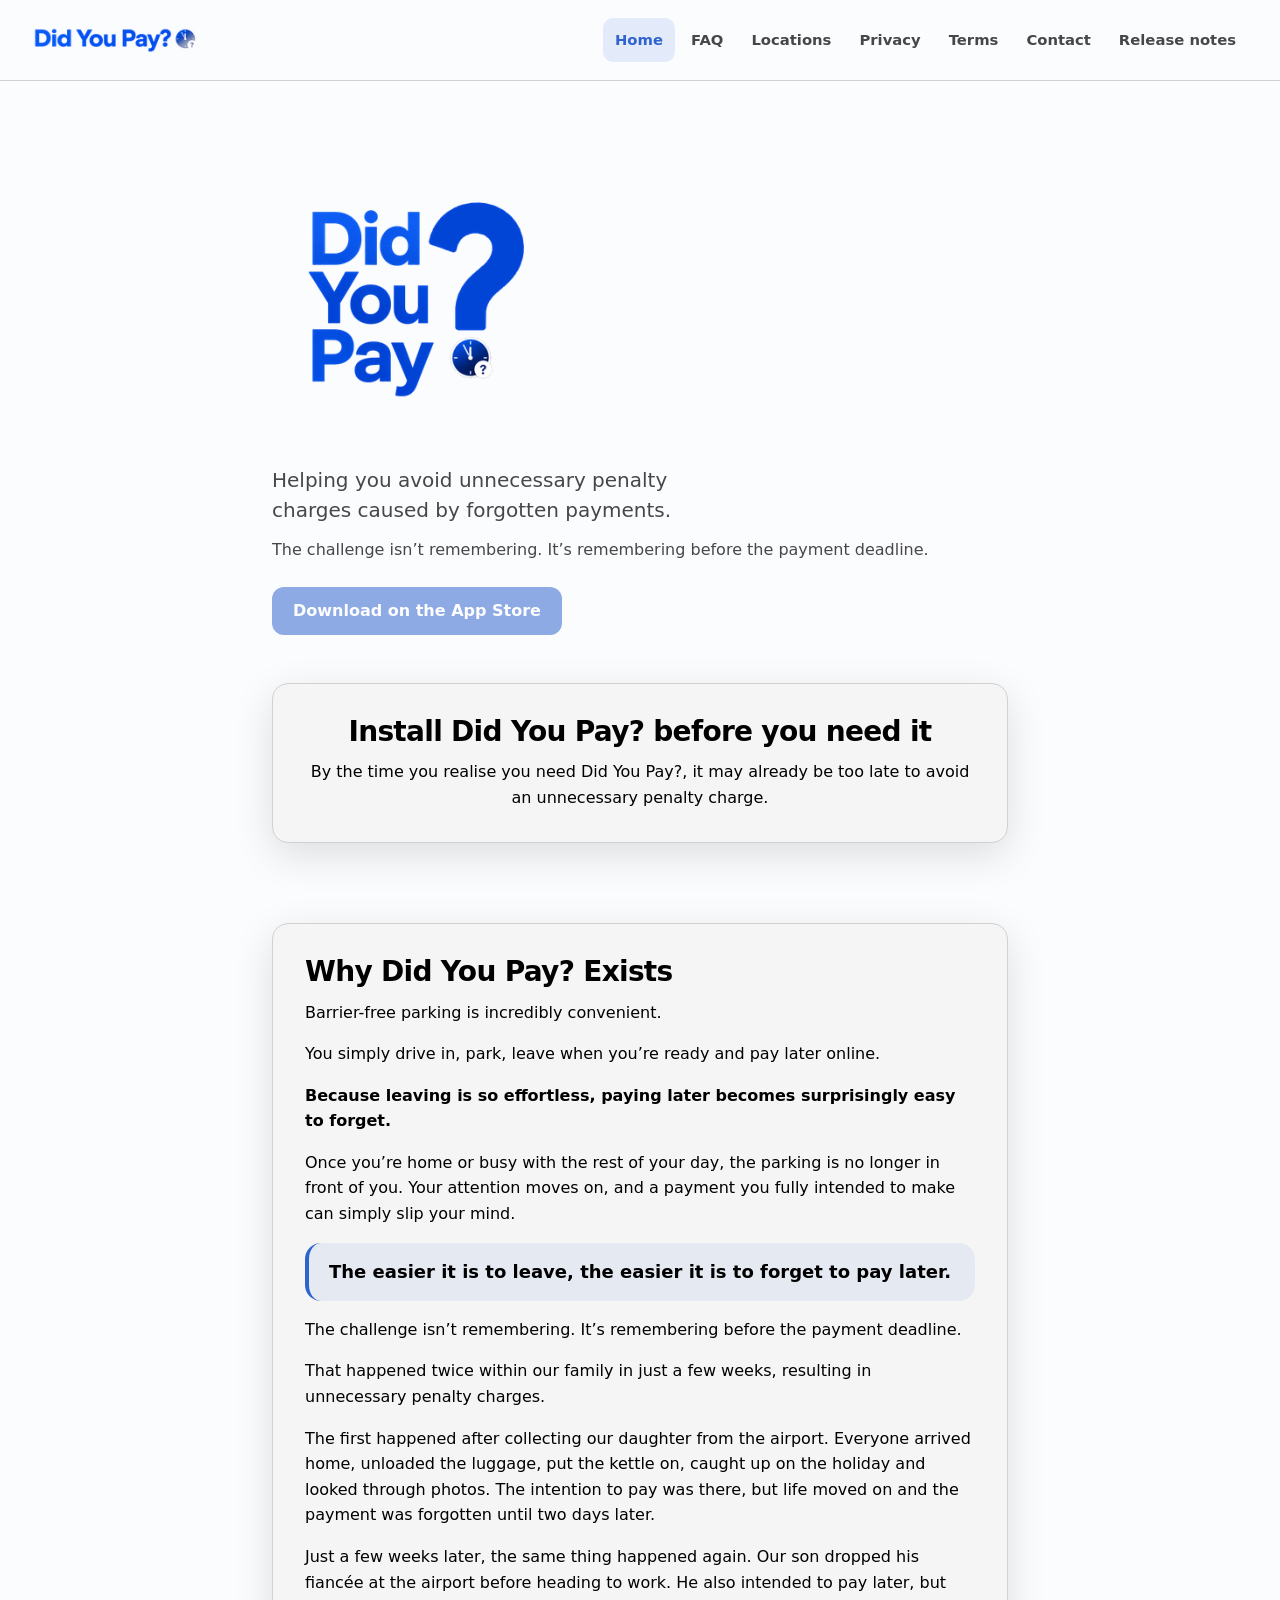
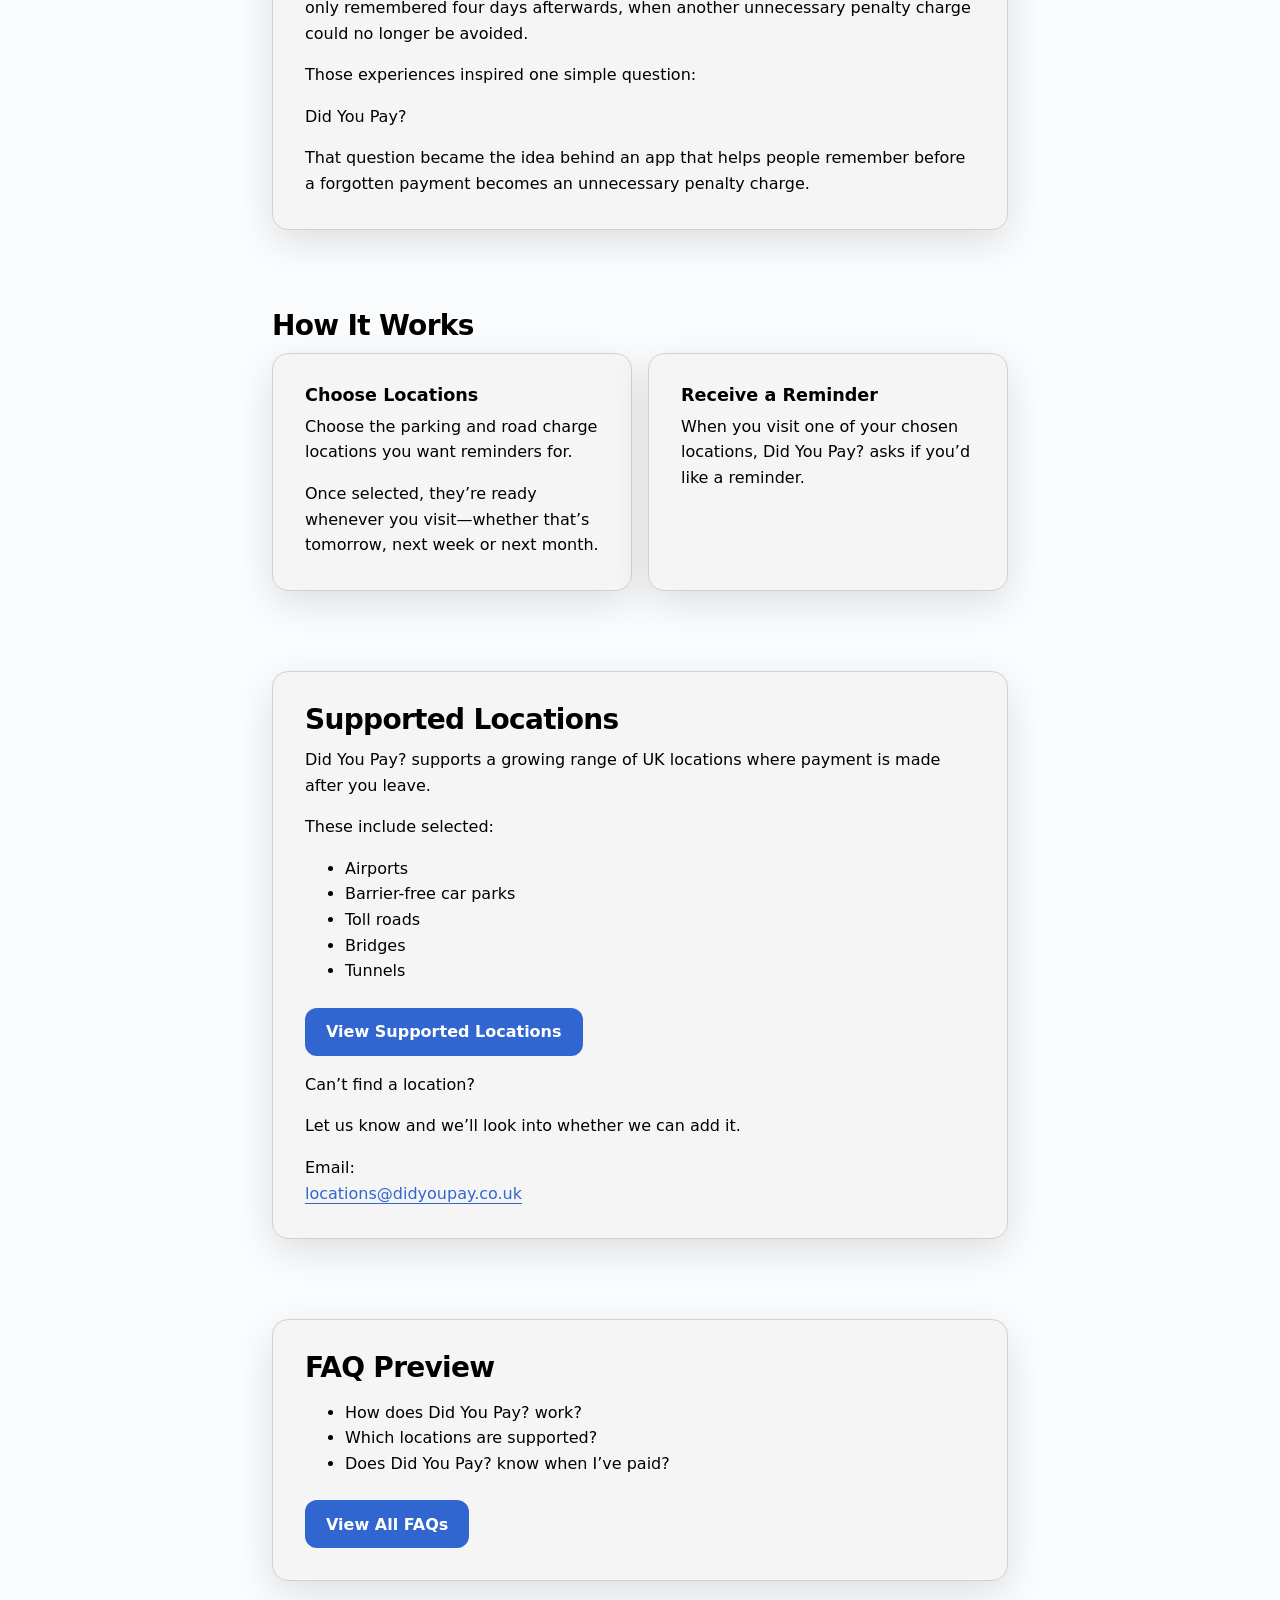
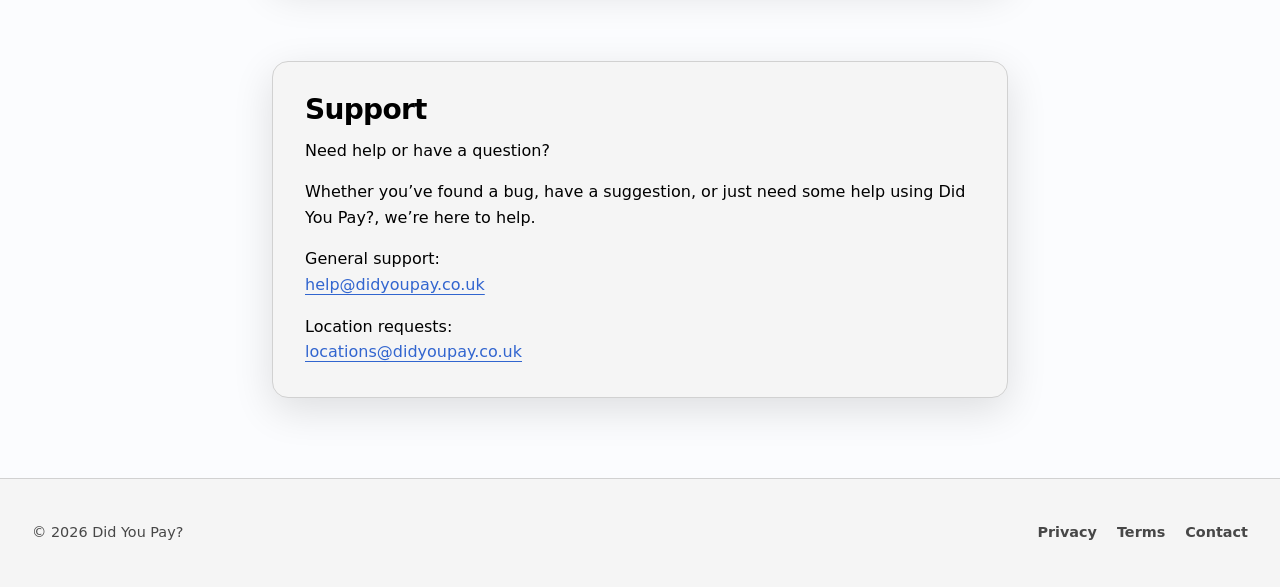
==== index.html @ 958580a0 "initial feedback changes" ====
<!doctype html>
<html lang="en">
<head>
  <meta charset="utf-8">
  <meta name="viewport" content="width=device-width, initial-scale=1">
  <meta name="description" content="Helping you avoid unnecessary penalty charges caused by forgotten payments.">
  <title>Home | Did You Pay?</title>
  <link rel="canonical" href="https://didyoupay.co.uk/">
  <link rel="icon" href="favicon.ico">
  <link rel="apple-touch-icon" href="apple-touch-icon.png">
  <link rel="stylesheet" href="css/style.css">
  <script src="js/script.js" defer></script>
</head>
<body>
  <a class="skip-link" href="#main-content">Skip to main content</a>
  <header class="site-header">
    <div class="container header-inner">
      <a class="site-name" href="index.html"><img class="site-logo" src="images/branding/logo/did-you-pay-logo-header-192.png" srcset="images/branding/logo/did-you-pay-logo-header-192.png 192w, images/branding/logo/did-you-pay-logo-header-384.png 384w" sizes="(min-width: 80rem) 10.5rem, (min-width: 64rem) 10rem, (min-width: 48rem) 9rem, clamp(6.5rem, 28vw, 8rem)" width="192" height="32" alt="Did You Pay?"></a>
      <button class="nav-toggle" type="button" aria-expanded="false" aria-controls="site-navigation">Menu</button>
      <nav id="site-navigation" class="site-navigation" aria-label="Primary navigation">
        <ul>
          <li><a href="index.html" aria-current="page">Home</a></li>
          <li><a href="faq.html">FAQ</a></li>
          <li><a href="supported-locations.html">Locations</a></li>
          <li><a href="privacy.html">Privacy</a></li>
          <li><a href="terms.html">Terms</a></li>
          <li><a href="contact.html">Contact</a></li>
          <li><a href="release-notes.html">Release notes</a></li>
        </ul>
      </nav>
    </div>
  </header>
  <main id="main-content">
    <section class="hero">
      <div class="container content-width">
        <h1 class="hero__brand">
          <img class="hero-logo" src="images/branding/logo/did-you-pay-logo-hero-transparent-320.png" srcset="images/branding/logo/did-you-pay-logo-hero-transparent-320.png 320w, images/branding/logo/did-you-pay-logo-hero-transparent-640.png 640w" sizes="(min-width: 48rem) 17.5rem, clamp(12rem, 64vw, 20rem)" width="320" height="320" alt="Did You Pay?">
        </h1>
        <p class="lead">Helping you avoid unnecessary penalty charges caused by forgotten payments.</p>
        <p class="hero__supporting">The challenge isn’t remembering. It’s remembering before the payment deadline.</p>
        <p class="card__action">
          <!-- Placeholder: replace with the approved App Store URL when available. -->
          <a id="app-store-url-pending" class="button button--primary" href="#app-store-url-pending" aria-disabled="true">Download on the App Store</a>
        </p>
      </div>
    </section>

    <section class="section" aria-labelledby="install-callout-heading">
      <div class="container content-width card home-callout">
        <h2 id="install-callout-heading">Install Did You Pay? before you need it</h2>
        <p>By the time you realise you need Did You Pay?, it may already be too late to avoid an unnecessary penalty charge.</p>
      </div>
    </section>

    <section class="section" aria-labelledby="why-heading">
      <div class="container content-width card">
        <h2 id="why-heading">Why Did You Pay? Exists</h2>
        <p>Barrier-free parking is incredibly convenient.</p>
        <p>You simply drive in, park, leave when you’re ready and pay later online.</p>
        <p><strong>Because leaving is so effortless, paying later becomes surprisingly easy to forget.</strong></p>
        <p>Once you’re home or busy with the rest of your day, the parking is no longer in front of you. Your attention moves on, and a payment you fully intended to make can simply slip your mind.</p>
        <p class="key-takeaway">The easier it is to leave, the easier it is to forget to pay later.</p>
        <p>The challenge isn’t remembering. It’s remembering before the payment deadline.</p>
        <p>That happened twice within our family in just a few weeks, resulting in unnecessary penalty charges.</p>
        <p>The first happened after collecting our daughter from the airport. Everyone arrived home, unloaded the luggage, put the kettle on, caught up on the holiday and looked through photos. The intention to pay was there, but life moved on and the payment was forgotten until two days later.</p>
        <p>Just a few weeks later, the same thing happened again. Our son dropped his fiancée at the airport before heading to work. He also intended to pay later, but only remembered four days afterwards, when another unnecessary penalty charge could no longer be avoided.</p>
        <p>Those experiences inspired one simple question:</p>
        <p>Did You Pay?</p>
        <p>That question became the idea behind an app that helps people remember before a forgotten payment becomes an unnecessary penalty charge.</p>
      </div>
    </section>

    <section class="section" aria-labelledby="how-it-works-heading">
      <div class="container content-width">
        <h2 id="how-it-works-heading">How It Works</h2>
        <div class="card-grid">
          <article class="card">
            <h3 class="card__heading">Choose Locations</h3>
            <p>Choose the parking and road charge locations you want reminders for.</p>
            <p>Once selected, they’re ready whenever you visit—whether that’s tomorrow, next week or next month.</p>
          </article>
          <article class="card">
            <h3 class="card__heading">Receive a Reminder</h3>
            <p>When you visit one of your chosen locations, Did You Pay? asks if you’d like a reminder.</p>
          </article>
        </div>
      </div>
    </section>

    <section class="section" aria-labelledby="locations-heading">
      <div class="container content-width card">
        <h2 id="locations-heading">Supported Locations</h2>
        <p>Did You Pay? supports a growing range of UK locations where payment is made after you leave.</p>
        <p>These include selected:</p>
        <ul>
          <li>Airports</li>
          <li>Barrier-free car parks</li>
          <li>Toll roads</li>
          <li>Bridges</li>
          <li>Tunnels</li>
        </ul>
        <p class="card__action"><a class="button button--primary" href="supported-locations.html">View Supported Locations</a></p>
        <p>Can’t find a location?</p>
        <p>Let us know and we’ll look into whether we can add it.</p>
        <p>Email:<br><a href="mailto:locations@didyoupay.co.uk">locations@didyoupay.co.uk</a></p>
      </div>
    </section>

    <section class="section" aria-labelledby="faq-preview-heading">
      <div class="container content-width card">
        <h2 id="faq-preview-heading">FAQ Preview</h2>
        <ul>
          <li>How does Did You Pay? work?</li>
          <li>Which locations are supported?</li>
          <li>Does Did You Pay? know when I’ve paid?</li>
        </ul>
        <p class="card__action"><a class="button button--primary" href="faq.html">View All FAQs</a></p>
      </div>
    </section>

    <section class="section" aria-labelledby="support-heading">
      <div class="container content-width card">
        <h2 id="support-heading">Support</h2>
        <p>Need help or have a question?</p>
        <p>Whether you’ve found a bug, have a suggestion, or just need some help using Did You Pay?, we’re here to help.</p>
        <p>General support:<br><a href="mailto:help@didyoupay.co.uk">help@didyoupay.co.uk</a></p>
        <p>Location requests:<br><a href="mailto:locations@didyoupay.co.uk">locations@didyoupay.co.uk</a></p>
      </div>
    </section>
  </main>
  <footer class="site-footer">
    <div class="container footer-inner">
      <p>&copy; <span data-current-year></span> Did You Pay?</p>
      <nav aria-label="Footer navigation"><a href="privacy.html">Privacy</a><a href="terms.html">Terms</a><a href="contact.html">Contact</a></nav>
    </div>
  </footer>
</body>
</html>
---- css/style.css ----
/* Website Framework v1.0 */

:root {
  color-scheme: light dark;
  font-family: "Manrope", system-ui, -apple-system, BlinkMacSystemFont, "Segoe UI", sans-serif;
  font-synthesis: none;
  text-rendering: optimizeLegibility;

  /* Theme System v1.0: light defaults using system-derived semantic roles. */
  --color-primary: Highlight;
  --color-primary-hover: color-mix(in srgb, Highlight 88%, CanvasText);
  --color-primary-active: color-mix(in srgb, Highlight 76%, Canvas);
  --color-on-primary: HighlightText;
  --color-background: color-mix(in srgb, Canvas 98%, Highlight 2%);
  --color-surface: color-mix(in srgb, CanvasText 4%, Canvas);
  --color-surface-raised: color-mix(in srgb, CanvasText 7%, Canvas);
  --color-border: color-mix(in srgb, CanvasText 18%, Canvas);
  --color-border-strong: color-mix(in srgb, Highlight 50%, Canvas);
  --color-text-primary: CanvasText;
  --color-text-secondary: color-mix(in srgb, CanvasText 72%, Canvas);
  --color-success: Highlight;
  --color-attention: CanvasText;
  --color-error: CanvasText;
  --color-focus: Highlight;
  --color-primary-soft: color-mix(in srgb, var(--color-primary) 12%, transparent);
  --color-primary-subtle: color-mix(in srgb, var(--color-primary) 8%, transparent);
  --color-header-background: color-mix(in srgb, var(--color-background) 92%, transparent);

  --font-family-sans: "Manrope", system-ui, -apple-system, BlinkMacSystemFont, "Segoe UI", sans-serif;
  --font-size-body: 1rem;
  --line-height-body: 1.6;
  --line-height-heading: 1.12;

  --layout-page-max: 72rem;
  --layout-content-max: 46rem;
  --space-1: 0.25rem;
  --space-2: 0.5rem;
  --space-3: 0.75rem;
  --space-4: 1rem;
  --space-5: 1.25rem;
  --space-6: 1.5rem;
  --space-8: 2rem;
  --space-10: 2.5rem;
  --space-12: 3rem;
  --space-16: 4rem;
  --space-20: 5rem;
  --radius-small: 0.75rem;
  --radius-medium: 1rem;
  --radius-large: 1.5rem;
  --tap-target: 2.75rem;
  --transition-fast: 160ms ease;
  --shadow-card: 0 0.75rem 2.5rem color-mix(in srgb, CanvasText 12%, transparent);
}

@media (prefers-color-scheme: dark) {
  :root {
    color-scheme: dark;
    --color-background: color-mix(in srgb, Canvas 97%, Highlight 3%);
    --color-surface: color-mix(in srgb, CanvasText 7%, Canvas);
    --color-surface-raised: color-mix(in srgb, CanvasText 10%, Canvas);
    --color-border: color-mix(in srgb, CanvasText 16%, Canvas);
    --color-border-strong: color-mix(in srgb, Highlight 46%, Canvas);
    --color-text-secondary: color-mix(in srgb, CanvasText 68%, Canvas);
    --shadow-card: 0 0.75rem 2.5rem color-mix(in srgb, Canvas 28%, transparent);
  }
}

*,
*::before,
*::after {
  box-sizing: border-box;
}

html {
  min-width: 20rem;
  scroll-behavior: smooth;
}

body {
  min-height: 100vh;
  margin: 0;
  display: flex;
  flex-direction: column;
  overflow-wrap: break-word;
  color: var(--color-text-primary);
  background: var(--color-background);
  font-family: var(--font-family-sans);
  font-size: var(--font-size-body);
  line-height: var(--line-height-body);
  -webkit-font-smoothing: antialiased;
}

main {
  flex: 1;
}

img,
picture {
  display: block;
  max-width: 100%;
}

button,
input,
select,
textarea {
  font: inherit;
}

a {
  color: var(--color-primary);
  text-decoration-thickness: 0.08em;
  text-underline-offset: 0.22em;
}

a:hover {
  text-decoration-thickness: 0.14em;
}

:where(a, button, input, select, textarea, summary):focus-visible {
  outline: 0.1875rem solid var(--color-focus);
  outline-offset: 0.1875rem;
}

.container {
  width: min(calc(100% - (2 * clamp(var(--space-4), 4vw, var(--space-8)))), var(--layout-page-max));
  margin-inline: auto;
}

.content-width {
  max-width: var(--layout-content-max);
}

.skip-link {
  position: fixed;
  inset: var(--space-3) auto auto var(--space-3);
  z-index: 1000;
  min-height: var(--tap-target);
  padding: var(--space-2) var(--space-4);
  display: inline-flex;
  align-items: center;
  color: var(--color-on-primary);
  background: var(--color-primary);
  border-radius: var(--radius-small);
  font-weight: 700;
  transform: translateY(calc(-100% - var(--space-8)));
  transition: transform var(--transition-fast);
}

.skip-link:focus {
  transform: translateY(0);
}

.site-header {
  position: relative;
  z-index: 100;
  border-bottom: 1px solid var(--color-border);
  background: var(--color-header-background);
  backdrop-filter: blur(1rem);
  -webkit-backdrop-filter: blur(1rem);
}

.header-inner {
  min-height: 4.5rem;
  display: flex;
  flex-wrap: wrap;
  align-items: center;
  justify-content: space-between;
  gap: 0 var(--space-4);
}

.site-name {
  min-height: var(--tap-target);
  display: inline-flex;
  align-items: center;
  color: var(--color-text-primary);
  font-size: 1.1rem;
  font-weight: 800;
  letter-spacing: -0.025em;
  text-decoration: none;
  white-space: nowrap;
}

.site-logo {
  width: clamp(6.5rem, 28vw, 8rem);
  height: auto;
}

.nav-toggle {
  min-width: var(--tap-target);
  min-height: var(--tap-target);
  padding: var(--space-2) var(--space-4);
  border: 1px solid var(--color-border-strong);
  border-radius: var(--radius-small);
  color: var(--color-primary);
  background: var(--color-surface);
  font-weight: 700;
  cursor: pointer;
  transition: background-color var(--transition-fast), border-color var(--transition-fast), transform var(--transition-fast);
}

.nav-toggle:hover {
  border-color: var(--color-primary);
  background: var(--color-surface-raised);
}

.nav-toggle:active {
  transform: translateY(1px);
}

.site-navigation {
  width: 100%;
  padding-block: 0 var(--space-4);
}

.site-navigation ul {
  margin: 0;
  padding: var(--space-2);
  display: flex;
  flex-direction: column;
  gap: var(--space-1);
  border: 1px solid var(--color-border);
  border-radius: var(--radius-medium);
  background: var(--color-surface);
  list-style: none;
}

.site-navigation a {
  min-height: var(--tap-target);
  padding: var(--space-2) var(--space-3);
  display: flex;
  align-items: center;
  border-radius: calc(var(--radius-small) - 0.125rem);
  color: var(--color-text-secondary);
  font-size: 0.925rem;
  font-weight: 650;
  text-decoration: none;
  transition: color var(--transition-fast), background-color var(--transition-fast);
}

.site-navigation a:hover {
  color: var(--color-text-primary);
  background: var(--color-surface-raised);
}

.site-navigation a[aria-current="page"] {
  color: var(--color-primary);
  background: var(--color-primary-soft);
}

.js .site-navigation {
  display: none;
}

.js .site-navigation.is-open {
  display: block;
}

.page-heading,
.hero {
  padding-block: clamp(var(--space-12), 10vw, var(--space-20)) var(--space-8);
}

.hero-logo {
  width: clamp(12rem, 64vw, 20rem);
  height: auto;
}

.hero__brand {
  max-width: none;
  margin: 0 0 var(--space-8);
}

.hero .lead {
  margin-bottom: var(--space-3);
}

.hero__supporting {
  max-width: 54ch;
  color: var(--color-text-secondary);
}

.section {
  padding-block: 0 clamp(var(--space-12), 8vw, var(--space-20));
}

h1,
h2,
h3,
h4 {
  color: var(--color-text-primary);
  line-height: var(--line-height-heading);
  text-wrap: balance;
}

h1 {
  max-width: 18ch;
  margin: 0 0 var(--space-4);
  font-size: clamp(2.25rem, 9vw, 4rem);
  font-weight: 800;
  letter-spacing: -0.045em;
}

h2 {
  margin: var(--space-10) 0 var(--space-3);
  font-size: clamp(1.35rem, 4vw, 1.75rem);
  font-weight: 750;
  letter-spacing: -0.025em;
}

h2:first-child,
.card__heading:first-child {
  margin-top: 0;
}

h3 {
  margin: var(--space-6) 0 var(--space-2);
  font-size: 1.1rem;
}

h4 {
  margin: var(--space-6) 0 var(--space-2);
  font-size: 1rem;
  font-weight: 750;
  letter-spacing: -0.01em;
}

p,
ul,
ol {
  max-width: 68ch;
}

p {
  margin-block: 0 var(--space-4);
}

.lead {
  max-width: 54ch;
  margin: 0;
  color: var(--color-text-secondary);
  font-size: clamp(1.05rem, 2vw, 1.25rem);
  line-height: 1.5;
}

.eyebrow {
  margin: 0 0 var(--space-3);
  color: var(--color-primary);
  font-size: 0.78rem;
  font-weight: 800;
  letter-spacing: 0.09em;
  text-transform: uppercase;
}

.text-link,
.button--text {
  display: inline-flex;
  align-items: center;
  min-height: var(--tap-target);
  font-weight: 700;
}

.card {
  padding: clamp(var(--space-5), 4vw, var(--space-8));
  border: 1px solid var(--color-border);
  border-radius: var(--radius-medium);
  background: var(--color-surface);
  box-shadow: var(--shadow-card);
}

.card + .card {
  margin-top: var(--space-4);
}

.card-grid {
  display: grid;
  grid-template-columns: minmax(0, 1fr);
  grid-auto-rows: 1fr;
  align-items: stretch;
  gap: var(--space-4);
}

.card-grid > .card {
  height: 100%;
}

.card-grid > .card + .card {
  margin-top: 0;
}

.card__heading {
  margin-block: 0 var(--space-2);
}

.card__content > :last-child,
.card > :last-child {
  margin-bottom: 0;
}

.card__action {
  margin-top: var(--space-6);
}

.home-callout {
  text-align: center;
}

.key-takeaway {
  padding: var(--space-4) var(--space-5);
  border-left: 0.25rem solid var(--color-primary);
  border-radius: var(--radius-medium);
  background: var(--color-primary-subtle);
  color: var(--color-text-primary);
  font-size: 1.125rem;
  font-weight: 750;
  line-height: 1.45;
}

.button {
  min-height: 3rem;
  padding: var(--space-3) var(--space-5);
  display: inline-flex;
  align-items: center;
  justify-content: center;
  gap: var(--space-2);
  border: 1px solid transparent;
  border-radius: var(--radius-small);
  font-weight: 750;
  line-height: 1.2;
  text-align: center;
  text-decoration: none;
  cursor: pointer;
  transition: background-color var(--transition-fast), border-color var(--transition-fast), color var(--transition-fast), transform var(--transition-fast);
}

.button:hover {
  text-decoration: none;
}

.button:active {
  transform: translateY(1px);
}

.button--primary {
  color: var(--color-on-primary);
  background: var(--color-primary);
}

.button--primary:hover {
  background: var(--color-primary-hover);
}

.button--primary:active {
  background: var(--color-primary-active);
}

.button--secondary {
  border-color: var(--color-border-strong);
  color: var(--color-primary);
  background: transparent;
}

.button--secondary:hover {
  border-color: var(--color-primary);
  background: var(--color-primary-subtle);
}

.button:disabled,
.button[aria-disabled="true"] {
  opacity: 0.55;
  cursor: not-allowed;
}

.form-field {
  margin-bottom: var(--space-5);
}

label,
legend {
  display: block;
  margin-bottom: var(--space-2);
  color: var(--color-text-primary);
  font-weight: 700;
}

fieldset {
  min-width: 0;
  margin: 0 0 var(--space-6);
  padding: 0;
  border: 0;
}

input,
select,
textarea {
  width: 100%;
  min-height: 3rem;
  padding: var(--space-3) var(--space-4);
  border: 1px solid var(--color-border-strong);
  border-radius: var(--radius-small);
  color: var(--color-text-primary);
  background: var(--color-background);
  caret-color: var(--color-primary);
}

textarea {
  min-height: 8rem;
  resize: vertical;
}

input::placeholder,
textarea::placeholder {
  color: var(--color-text-secondary);
  opacity: 1;
}

input:hover,
select:hover,
textarea:hover {
  border-color: var(--color-primary);
}

[aria-invalid="true"] {
  border-color: var(--color-error);
}

.form-help,
.form-error {
  margin: var(--space-2) 0 0;
  color: var(--color-text-secondary);
  font-size: 0.9rem;
}

.form-error {
  color: var(--color-error);
  font-weight: 650;
}

details {
  border-bottom: 1px solid var(--color-border);
}

details:last-child {
  border-bottom: 0;
}

summary {
  min-height: 3.5rem;
  padding-block: var(--space-4);
  color: var(--color-text-primary);
  font-weight: 700;
  cursor: pointer;
}

details > :not(summary) {
  color: var(--color-text-secondary);
}

.faq-list {
  display: grid;
  gap: var(--space-4);
}

.faq-list > .faq-item + .faq-item {
  margin-top: 0;
}

.faq-item,
.faq-item:last-child {
  border: 1px solid var(--color-border);
}

.faq-question {
  min-height: var(--tap-target);
  padding: 0;
  display: flex;
  align-items: center;
  justify-content: space-between;
  gap: var(--space-4);
  font-size: 1rem;
  line-height: 1.4;
  list-style: none;
}

.faq-question::-webkit-details-marker {
  display: none;
}

.faq-question::after {
  content: "+";
  flex: 0 0 auto;
  color: var(--color-primary);
  font-size: 1.5rem;
  line-height: 1;
}

.faq-item[open] .faq-question::after {
  content: "−";
}

.faq-answer {
  overflow: hidden;
}

.faq-answer__content {
  margin-top: var(--space-4);
  padding-top: var(--space-4);
  border-top: 1px solid var(--color-border);
}

.faq-answer__content > :last-child {
  margin-bottom: 0;
}

.location-search {
  max-width: 32rem;
  margin-top: var(--space-6);
}

.location-map {
  margin-top: var(--space-6);
  overflow: hidden;
  border: 1px solid var(--color-border);
  border-radius: var(--radius-large);
  background: var(--color-surface);
}

.location-map iframe {
  width: 100%;
  height: 25rem;
  display: block;
  border: 0;
}

.location-groups {
  display: grid;
  gap: var(--space-4);
}

.location-groups > .location-group + .location-group {
  margin-top: 0;
}

.location-group,
.location-group:last-child {
  border: 1px solid var(--color-border);
}

.location-group__heading {
  min-height: var(--tap-target);
  padding: 0;
  display: flex;
  align-items: center;
  justify-content: space-between;
  gap: var(--space-4);
  color: var(--color-text-primary);
  font-size: clamp(1.1rem, 3vw, 1.35rem);
  line-height: var(--line-height-heading);
  list-style: none;
}

.location-group__heading::-webkit-details-marker {
  display: none;
}

.location-group__heading::after {
  content: "+";
  flex: 0 0 auto;
  color: var(--color-primary);
  font-size: 1.5rem;
  line-height: 1;
}

.location-group[open] .location-group__heading::after {
  content: "−";
}

.location-list {
  margin: var(--space-4) 0 0;
  padding: var(--space-4) 0 0;
  display: grid;
  gap: var(--space-2);
  border-top: 1px solid var(--color-border);
  list-style: none;
}

.location-list li {
  padding: var(--space-3) var(--space-4);
  border: 1px solid var(--color-border);
  border-radius: var(--radius-small);
  background: var(--color-surface-raised);
}

.location-empty {
  margin: 0;
}

.site-footer {
  border-top: 1px solid var(--color-border);
  background: var(--color-surface);
}

.footer-inner {
  padding-block: var(--space-8);
  display: flex;
  flex-direction: column;
  align-items: flex-start;
  gap: var(--space-4);
}

.site-footer p {
  margin: 0;
  color: var(--color-text-secondary);
  font-size: 0.9rem;
}

.site-footer nav {
  display: flex;
  flex-wrap: wrap;
  gap: var(--space-2) var(--space-5);
}

.site-footer a {
  min-height: var(--tap-target);
  display: inline-flex;
  align-items: center;
  color: var(--color-text-secondary);
  font-size: 0.9rem;
  font-weight: 650;
  text-decoration: none;
}

.site-footer a:hover {
  color: var(--color-primary);
}

@media (min-width: 36rem) {
  .button {
    width: auto;
  }

  .footer-inner {
    flex-direction: row;
    align-items: center;
    justify-content: space-between;
  }
}

@media (min-width: 48rem) {
  .site-logo {
    width: 9rem;
  }

  .hero-logo {
    width: 17.5rem;
  }

  .hero__brand {
    margin-bottom: var(--space-6);
  }

  .hero .lead {
    max-width: var(--layout-content-max);
    text-wrap: balance;
  }

  .hero__supporting {
    max-width: calc(var(--layout-content-max) - (2 * var(--space-8)));
  }

  .location-map iframe {
    height: 37.5rem;
  }

  .card-grid {
    grid-template-columns: repeat(2, minmax(0, 1fr));
  }
}

@media (min-width: 64rem) {
  .site-header {
    position: sticky;
    top: 0;
  }

  .header-inner {
    min-height: 5rem;
    flex-wrap: nowrap;
  }

  .site-logo {
    width: 10rem;
  }

  .nav-toggle {
    display: none;
  }

  .site-navigation,
  .js .site-navigation,
  .js .site-navigation.is-open {
    width: auto;
    padding: 0;
    display: block;
  }

  .site-navigation ul {
    padding: 0;
    flex-direction: row;
    align-items: center;
    gap: var(--space-1);
    border: 0;
    background: transparent;
  }

  .site-navigation a {
    padding-inline: var(--space-3);
  }

  .page-heading,
  .hero {
    padding-top: var(--space-20);
  }
}

@media (min-width: 80rem) {
  :root {
    --layout-page-max: 76rem;
  }

  .site-logo {
    width: 10.5rem;
  }
}

@media (prefers-reduced-motion: reduce) {
  html {
    scroll-behavior: auto;
  }

  *,
  *::before,
  *::after {
    scroll-behavior: auto !important;
    transition-duration: 0.01ms !important;
  }
}

@media (forced-colors: active) {
  .button,
  .card,
  .nav-toggle,
  .site-navigation ul {
    border: 1px solid ButtonText;
  }
}
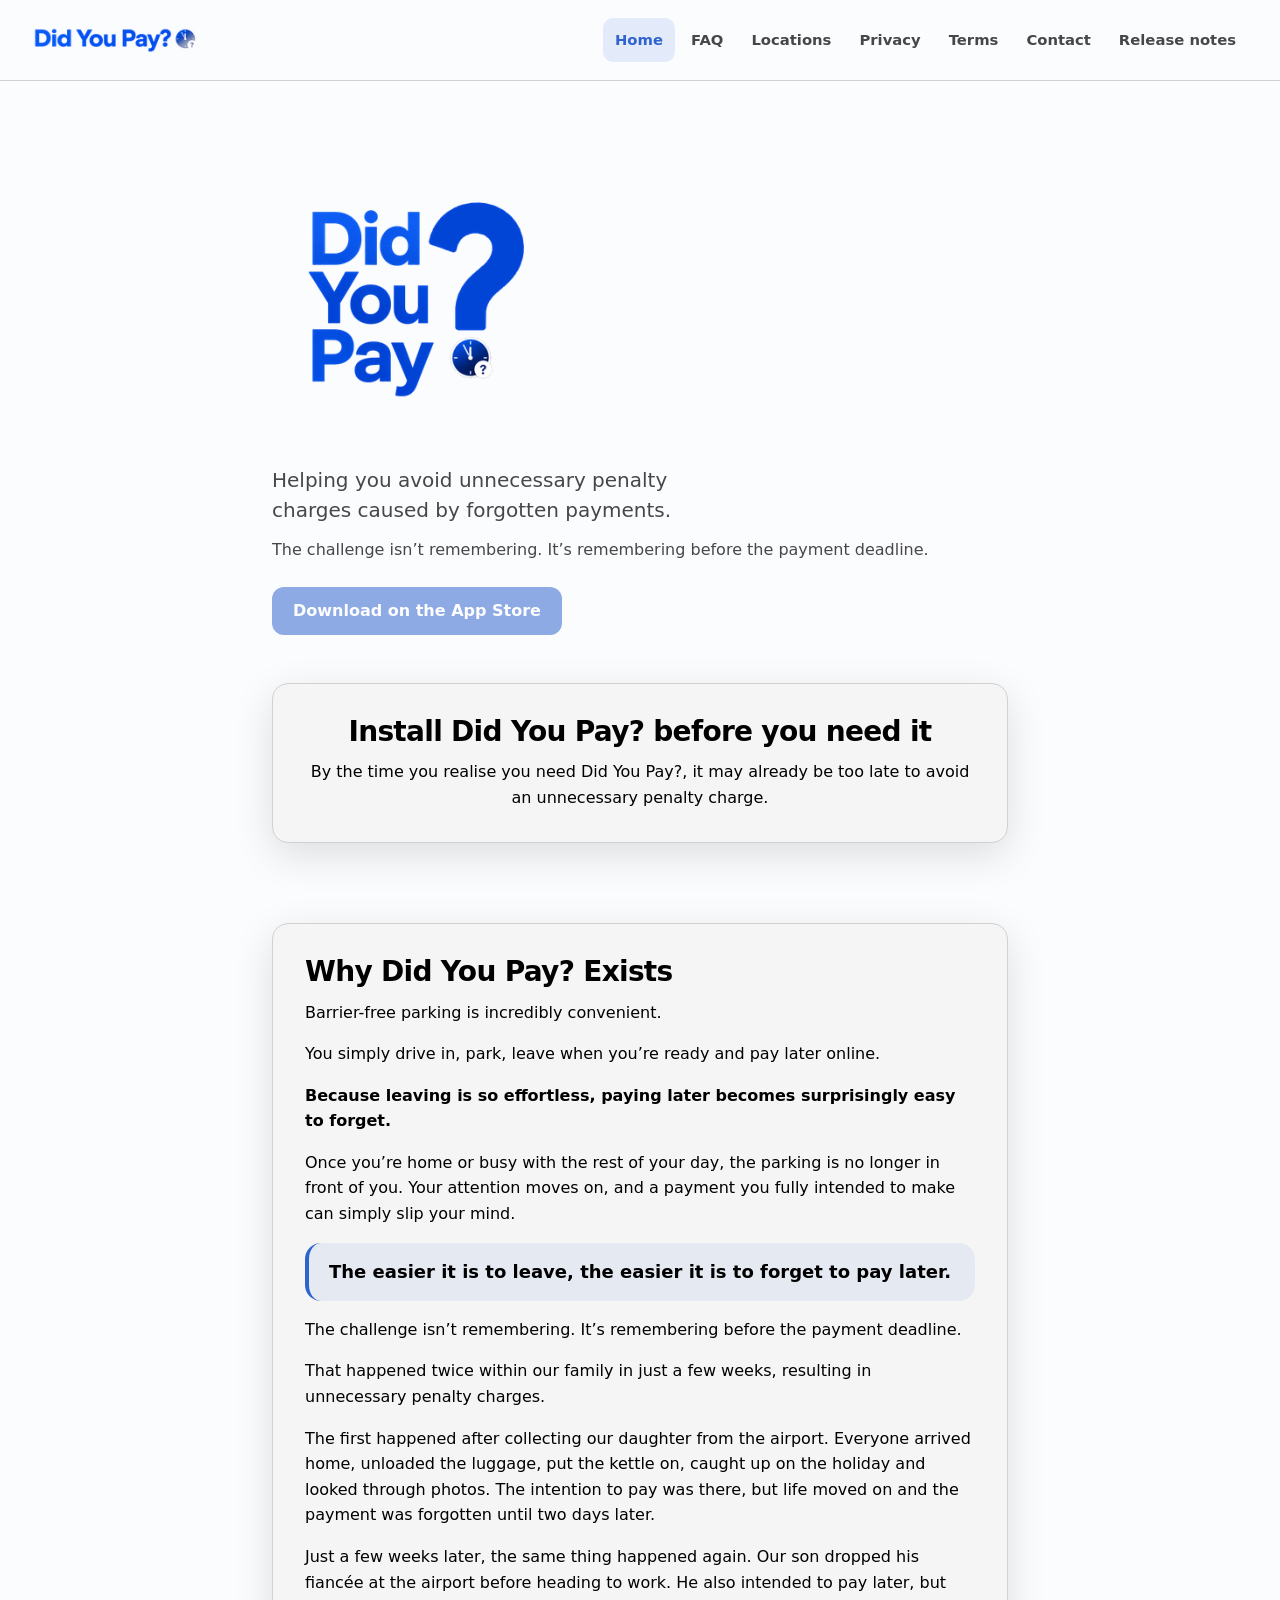
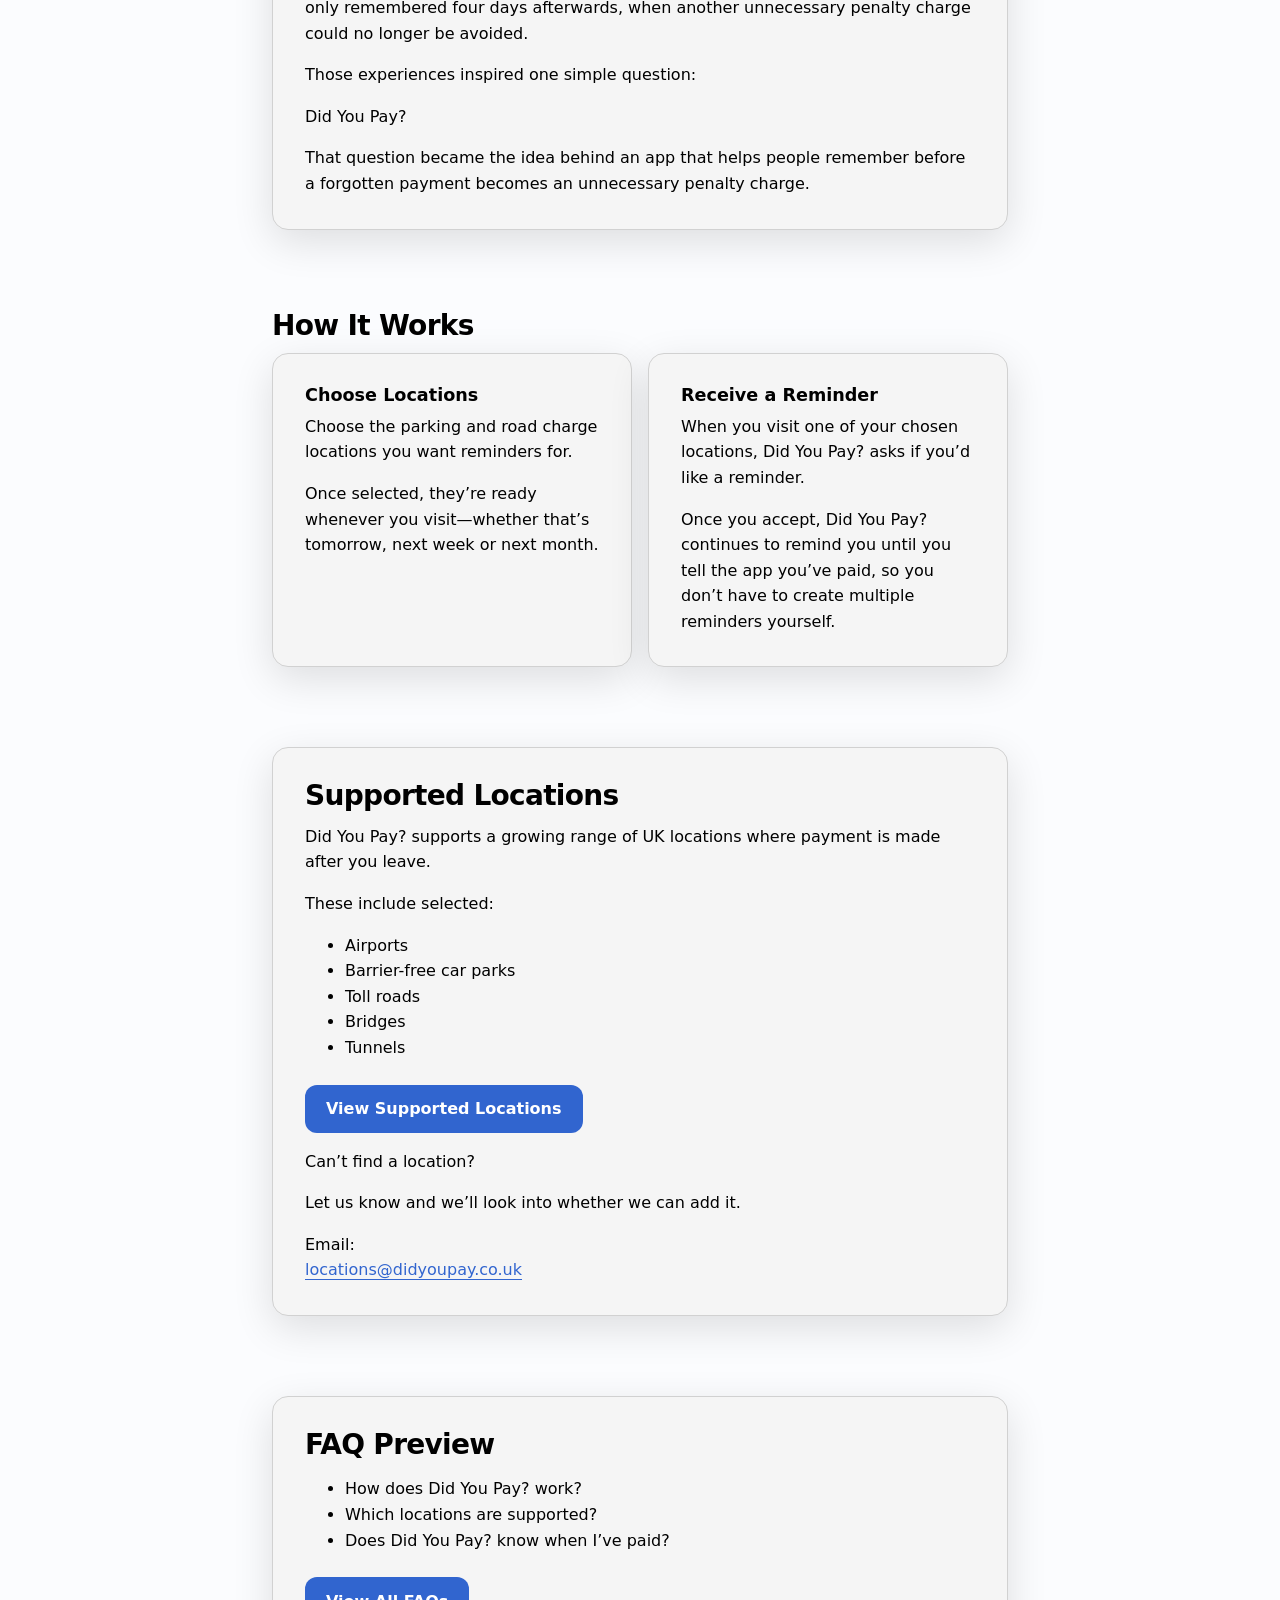
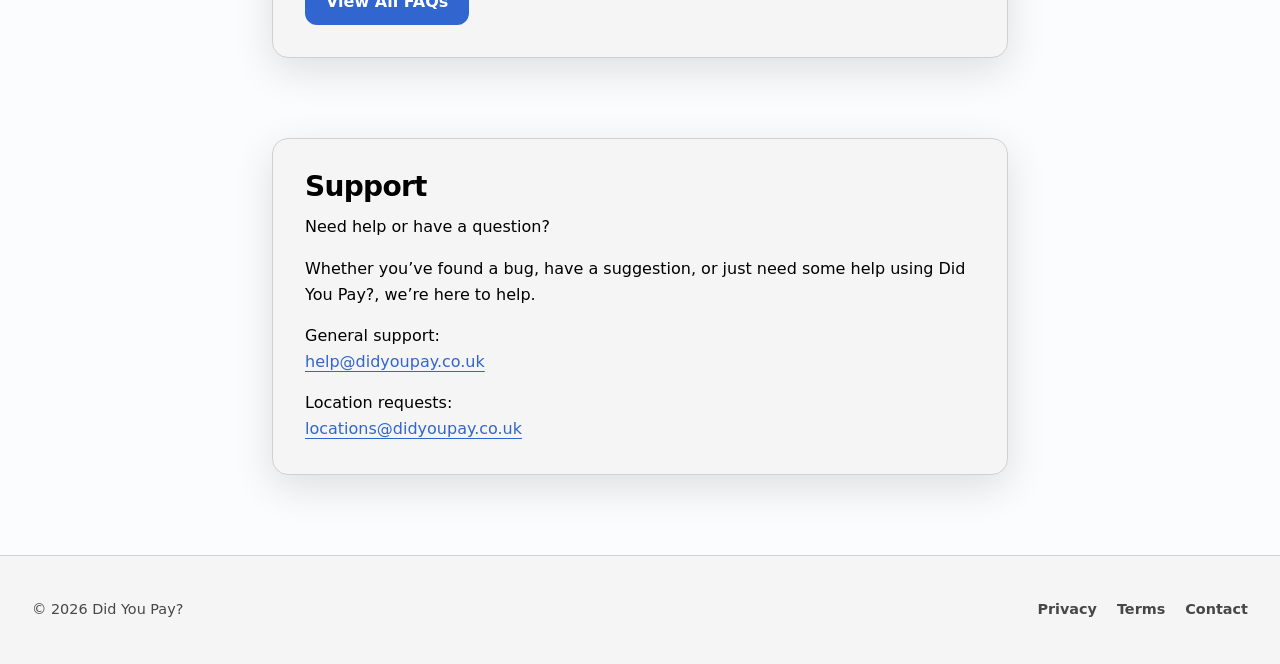
==== commit 2f576b20: "how it works update" ====
--- a/index.html
+++ b/index.html
@@ -8,7 +8,7 @@
   <link rel="canonical" href="https://didyoupay.co.uk/">
   <link rel="icon" href="favicon.ico">
   <link rel="apple-touch-icon" href="apple-touch-icon.png">
-  <link rel="stylesheet" href="css/style.css">
+  <link rel="stylesheet" href="css/style.css?v=20260627">
   <script src="js/script.js" defer></script>
 </head>
 <body>
@@ -82,6 +82,7 @@
           <article class="card">
             <h3 class="card__heading">Receive a Reminder</h3>
             <p>When you visit one of your chosen locations, Did You Pay? asks if you’d like a reminder.</p>
+            <p>Once you accept, Did You Pay? continues to remind you until you tell the app you’ve paid, so you don’t have to create multiple reminders yourself.</p>
           </article>
         </div>
       </div>
--- a/css/style.css
+++ b/css/style.css
@@ -612,11 +612,6 @@
   margin-bottom: 0;
 }
 
-.location-search {
-  max-width: 32rem;
-  margin-top: var(--space-6);
-}
-
 .location-map {
   margin-top: var(--space-6);
   overflow: hidden;
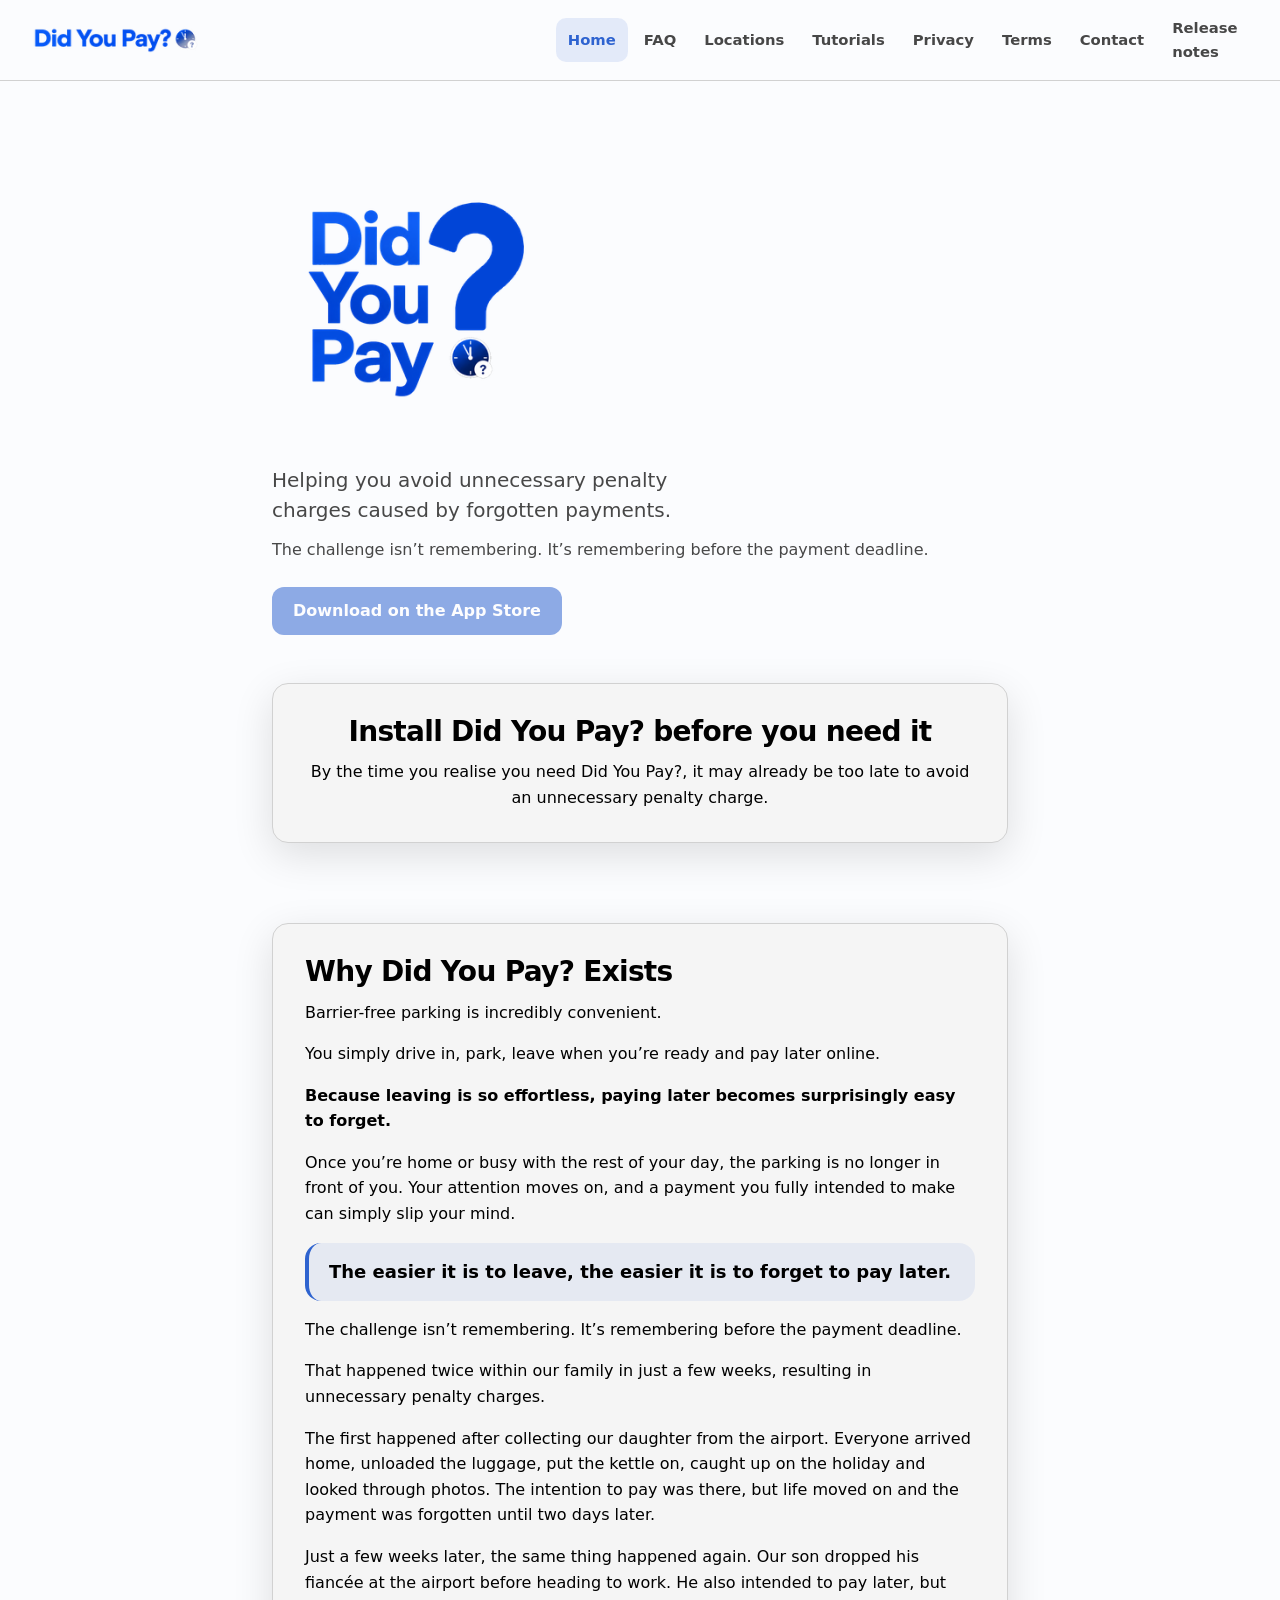
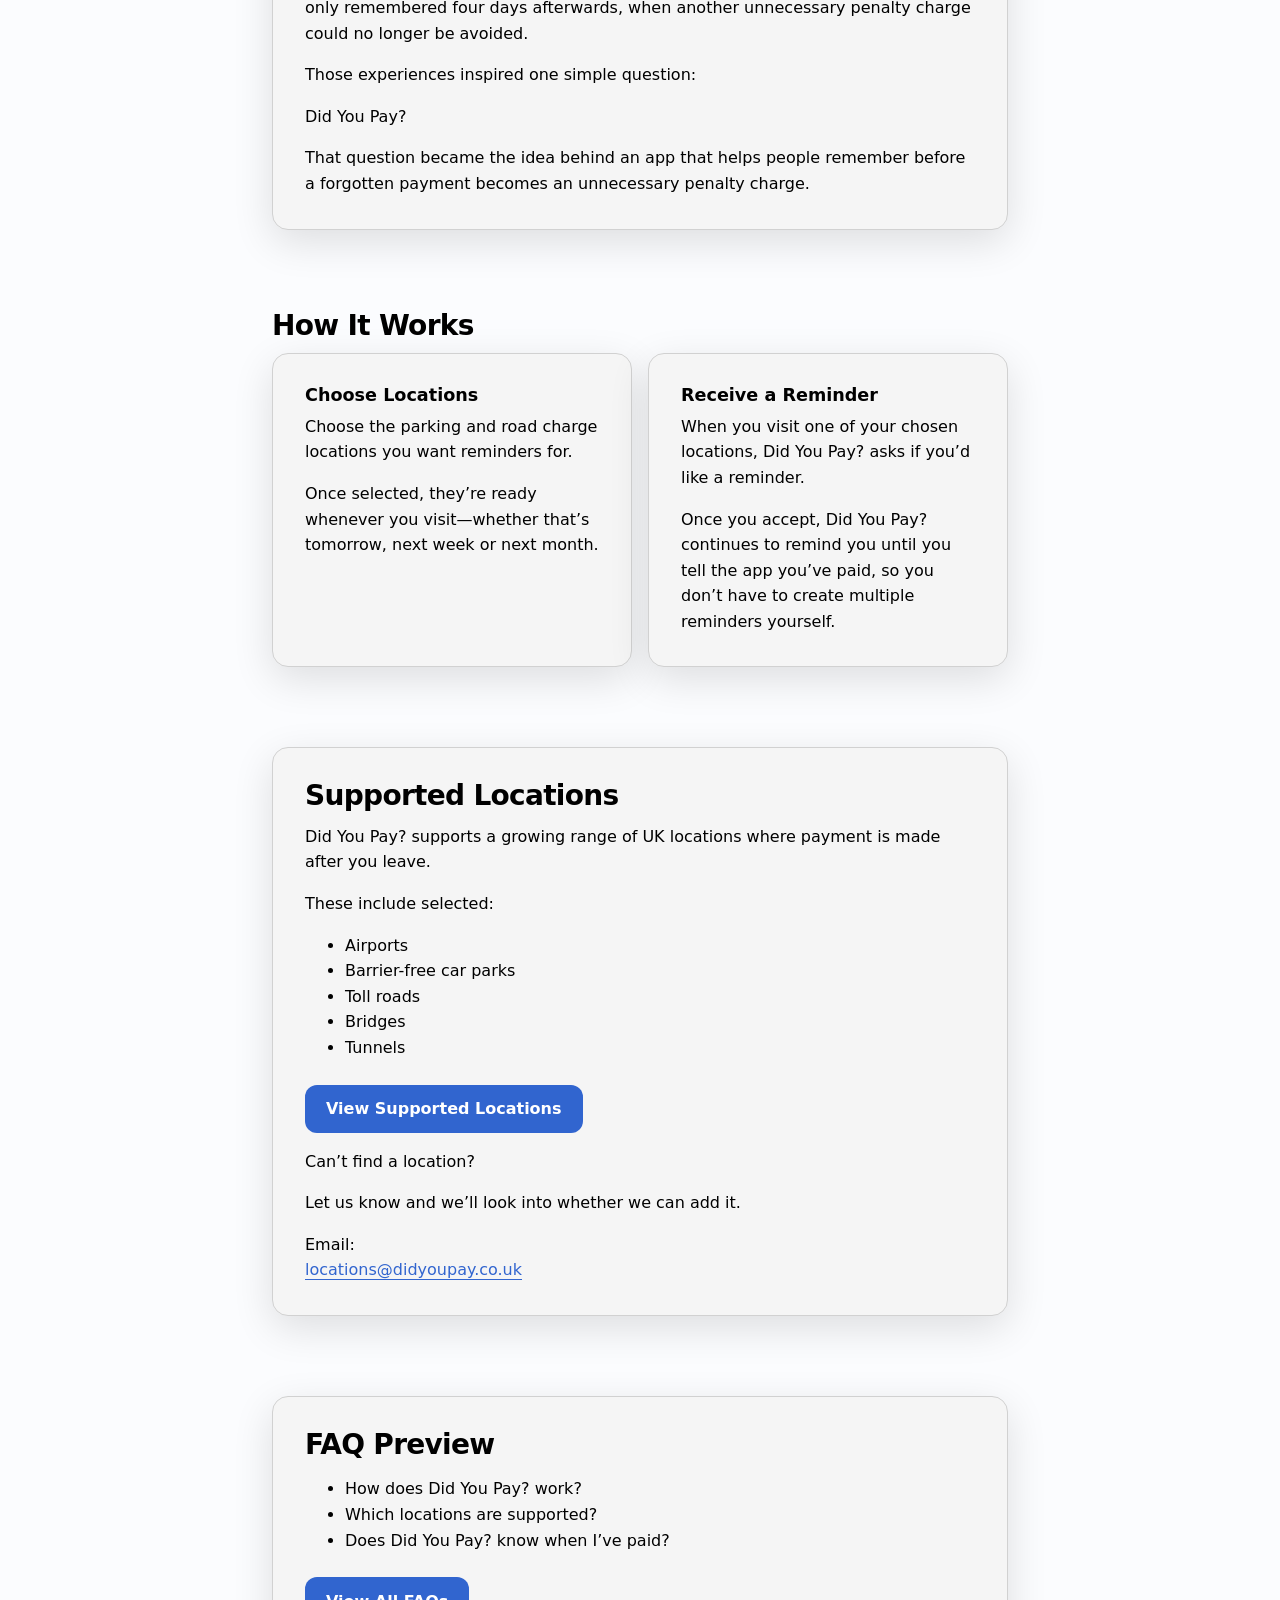
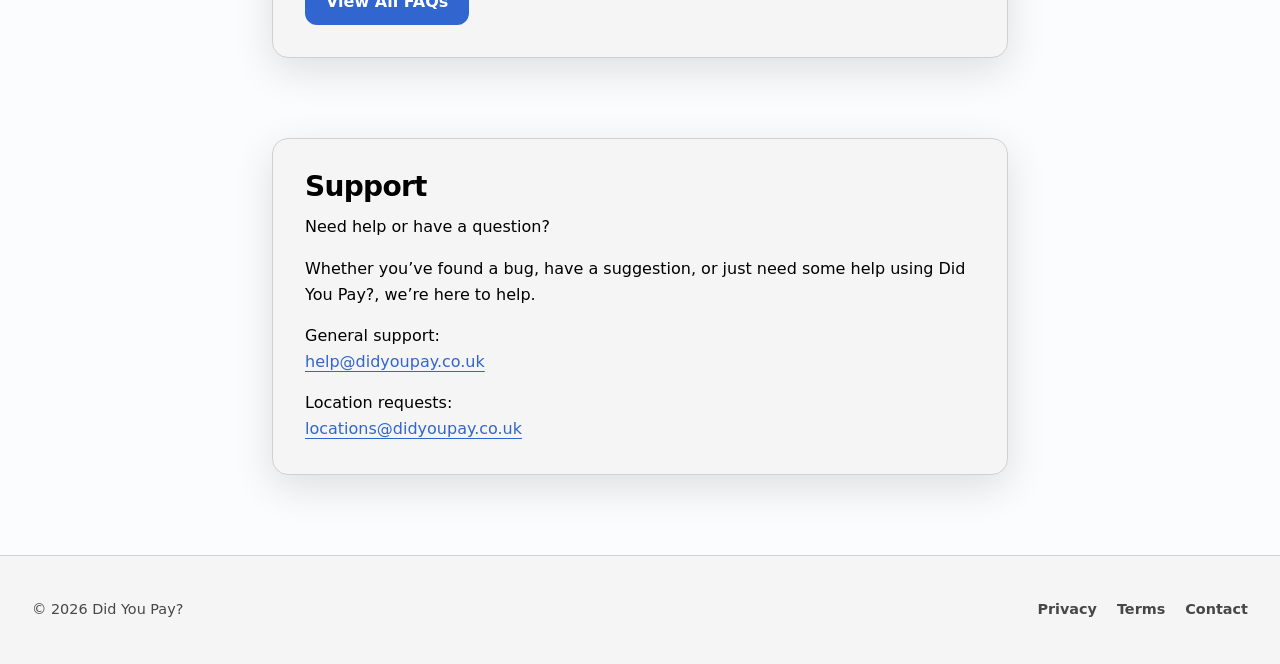
==== commit ddcc7e25: "added tutorial" ====
--- a/index.html
+++ b/index.html
@@ -22,6 +22,7 @@
           <li><a href="index.html" aria-current="page">Home</a></li>
           <li><a href="faq.html">FAQ</a></li>
           <li><a href="supported-locations.html">Locations</a></li>
+          <li><a href="tutorials.html">Tutorials</a></li>
           <li><a href="privacy.html">Privacy</a></li>
           <li><a href="terms.html">Terms</a></li>
           <li><a href="contact.html">Contact</a></li>
--- a/css/style.css
+++ b/css/style.css
@@ -690,6 +690,46 @@
   margin: 0;
 }
 
+.tutorial-intro {
+  margin-inline: auto;
+}
+
+.tutorial-steps {
+  display: grid;
+  gap: var(--space-8);
+}
+
+.tutorial-step {
+  display: grid;
+  gap: var(--space-6);
+  align-items: center;
+}
+
+.tutorial-image {
+  overflow: hidden;
+  border: 1px solid var(--color-border);
+  border-radius: var(--radius-large);
+  background: var(--color-surface-raised);
+}
+
+.tutorial-image img {
+  width: 100%;
+  height: auto;
+}
+
+.tutorial-content {
+  max-width: 38rem;
+}
+
+.tutorial-step-number {
+  margin-bottom: var(--space-2);
+  color: var(--color-primary);
+  font-size: 0.8rem;
+  font-weight: 800;
+  letter-spacing: 0.08em;
+  text-transform: uppercase;
+}
+
 .site-footer {
   border-top: 1px solid var(--color-border);
   background: var(--color-surface);
@@ -767,6 +807,15 @@
     height: 37.5rem;
   }
 
+  .tutorial-step {
+    grid-template-columns: minmax(14rem, 0.8fr) minmax(0, 1fr);
+    gap: var(--space-8);
+  }
+
+  .tutorial-image {
+    max-width: 26rem;
+  }
+
   .card-grid {
     grid-template-columns: repeat(2, minmax(0, 1fr));
   }
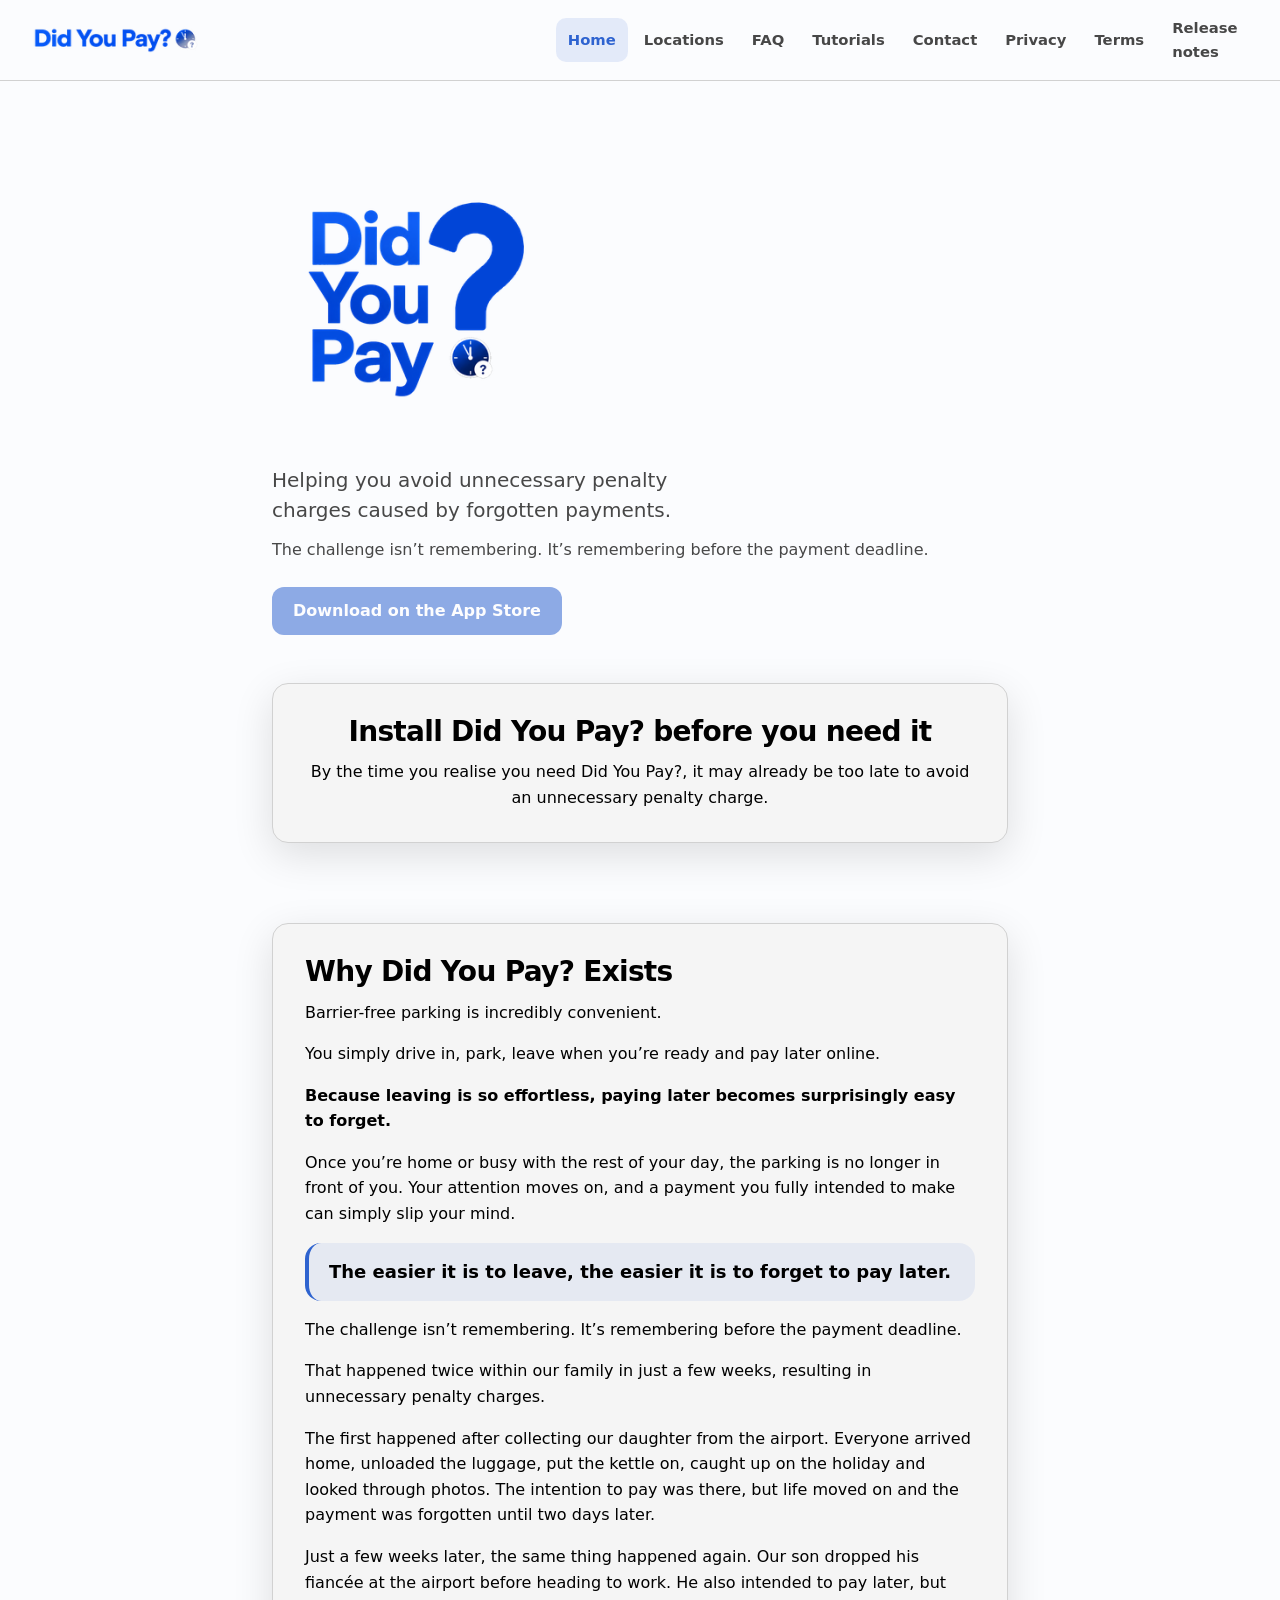
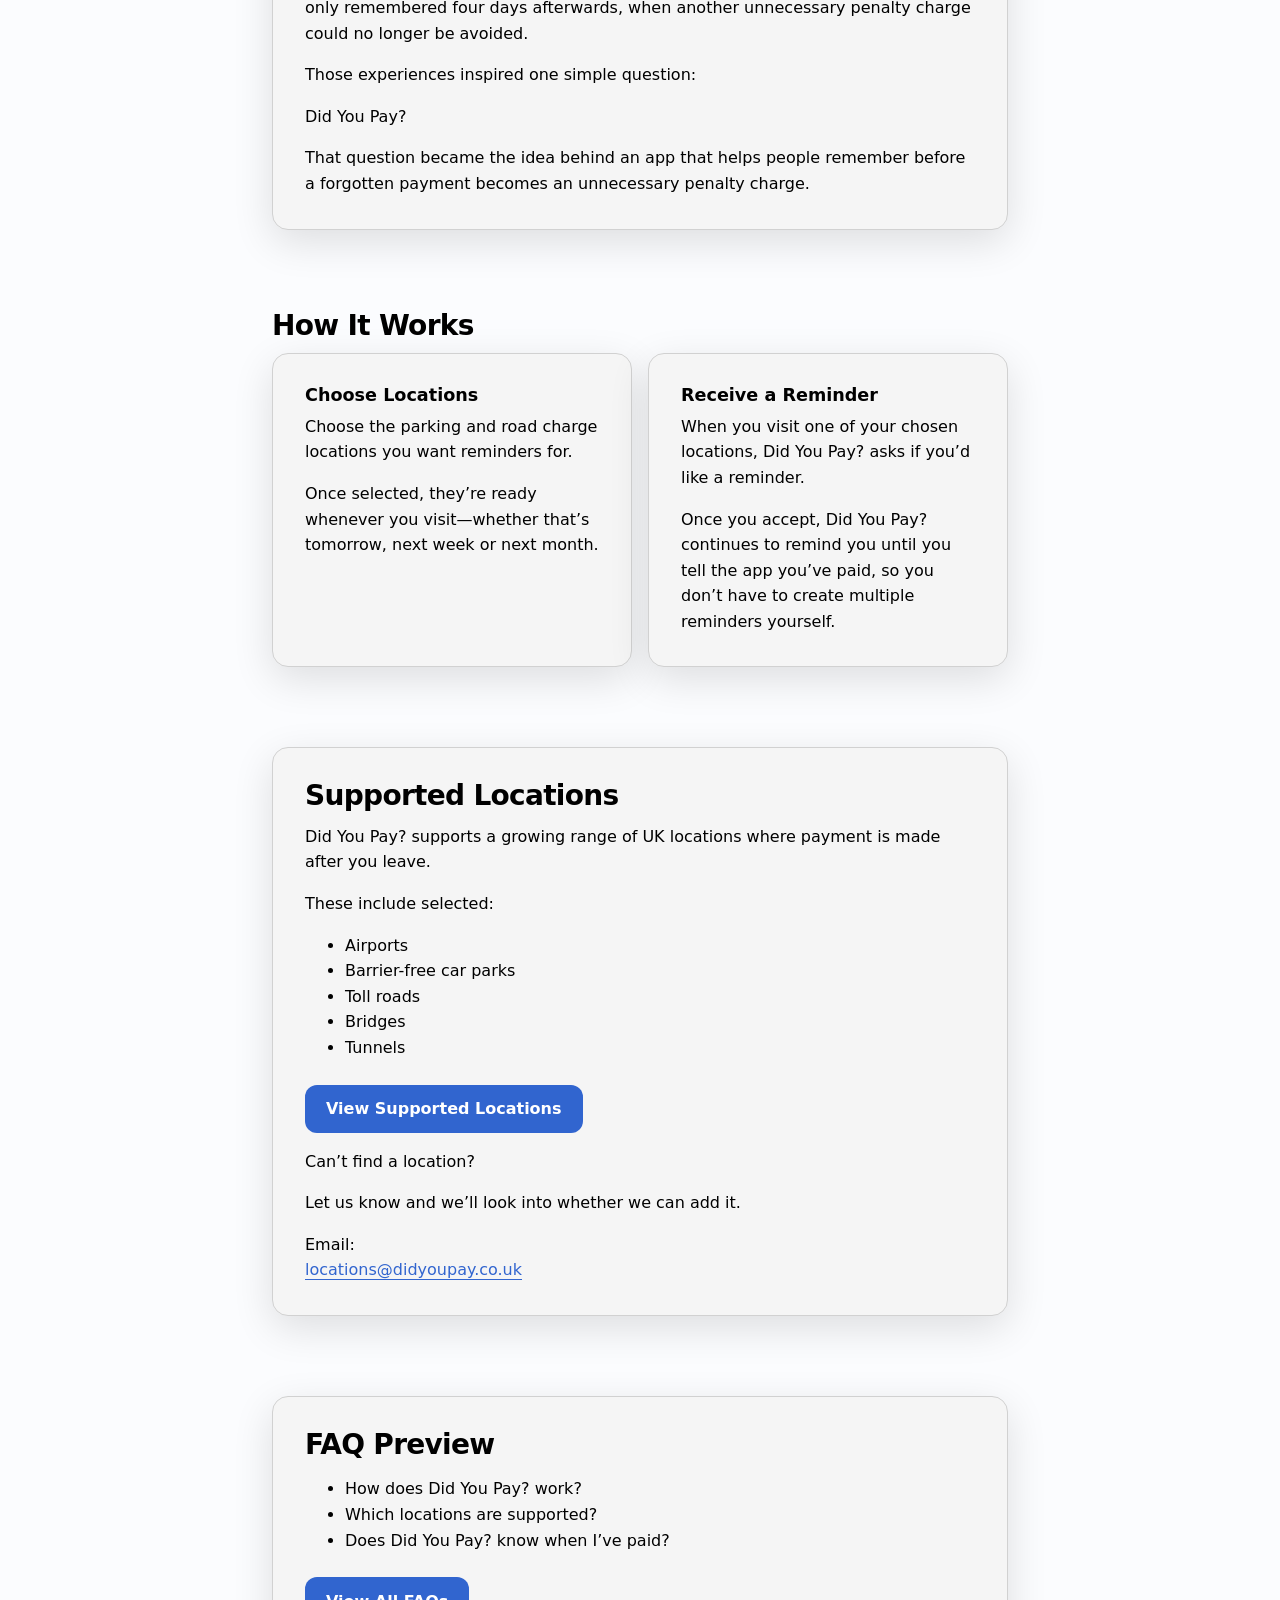
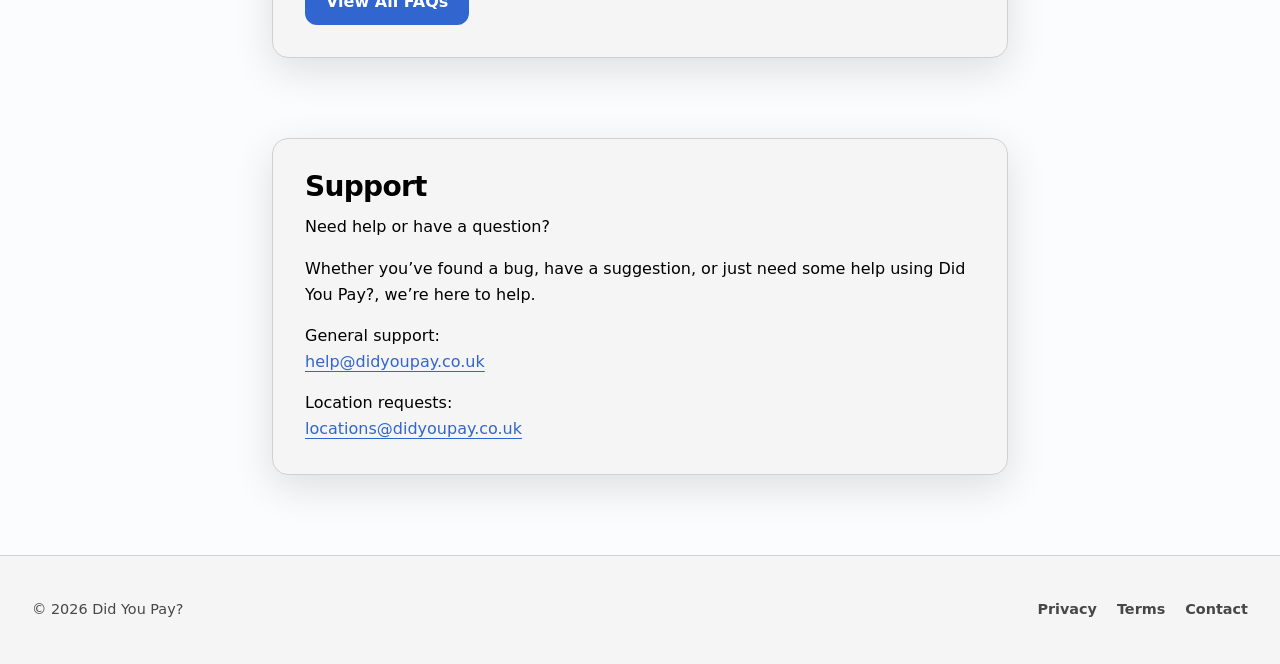
==== commit b03a803e: "navigation update" ====
--- a/index.html
+++ b/index.html
@@ -7,6 +7,8 @@
   <title>Home | Did You Pay?</title>
   <link rel="canonical" href="https://didyoupay.co.uk/">
   <link rel="icon" href="favicon.ico">
+  <link rel="icon" type="image/png" sizes="32x32" href="favicon-32.png">
+  <link rel="icon" type="image/png" sizes="16x16" href="favicon-16.png">
   <link rel="apple-touch-icon" href="apple-touch-icon.png">
   <link rel="stylesheet" href="css/style.css?v=20260627">
   <script src="js/script.js" defer></script>
@@ -20,12 +22,12 @@
       <nav id="site-navigation" class="site-navigation" aria-label="Primary navigation">
         <ul>
           <li><a href="index.html" aria-current="page">Home</a></li>
+          <li><a href="supported-locations.html">Locations</a></li>
           <li><a href="faq.html">FAQ</a></li>
-          <li><a href="supported-locations.html">Locations</a></li>
           <li><a href="tutorials.html">Tutorials</a></li>
+          <li><a href="contact.html">Contact</a></li>
           <li><a href="privacy.html">Privacy</a></li>
           <li><a href="terms.html">Terms</a></li>
-          <li><a href="contact.html">Contact</a></li>
           <li><a href="release-notes.html">Release notes</a></li>
         </ul>
       </nav>
--- a/css/style.css
+++ b/css/style.css
@@ -401,6 +401,16 @@
   margin-top: var(--space-6);
 }
 
+.tutorial-card-grid > .card {
+  display: flex;
+  flex-direction: column;
+}
+
+.tutorial-card-grid .card__action {
+  margin-top: auto;
+  padding-top: var(--space-6);
+}
+
 .home-callout {
   text-align: center;
 }
@@ -694,6 +704,10 @@
   margin-inline: auto;
 }
 
+.work-for-you-intro h1 {
+  text-wrap: wrap;
+}
+
 .tutorial-steps {
   display: grid;
   gap: var(--space-8);
@@ -728,6 +742,24 @@
   font-weight: 800;
   letter-spacing: 0.08em;
   text-transform: uppercase;
+}
+
+.tutorial-content ol {
+  padding-left: var(--space-6);
+}
+
+.tutorial-content li + li {
+  margin-top: var(--space-3);
+}
+
+.tutorial-notes {
+  display: grid;
+  gap: var(--space-6);
+}
+
+.tutorial-notes-grid {
+  display: grid;
+  gap: var(--space-4);
 }
 
 .site-footer {
@@ -819,6 +851,10 @@
   .card-grid {
     grid-template-columns: repeat(2, minmax(0, 1fr));
   }
+
+  .tutorial-notes-grid {
+    grid-template-columns: repeat(3, minmax(0, 1fr));
+  }
 }
 
 @media (min-width: 64rem) {
